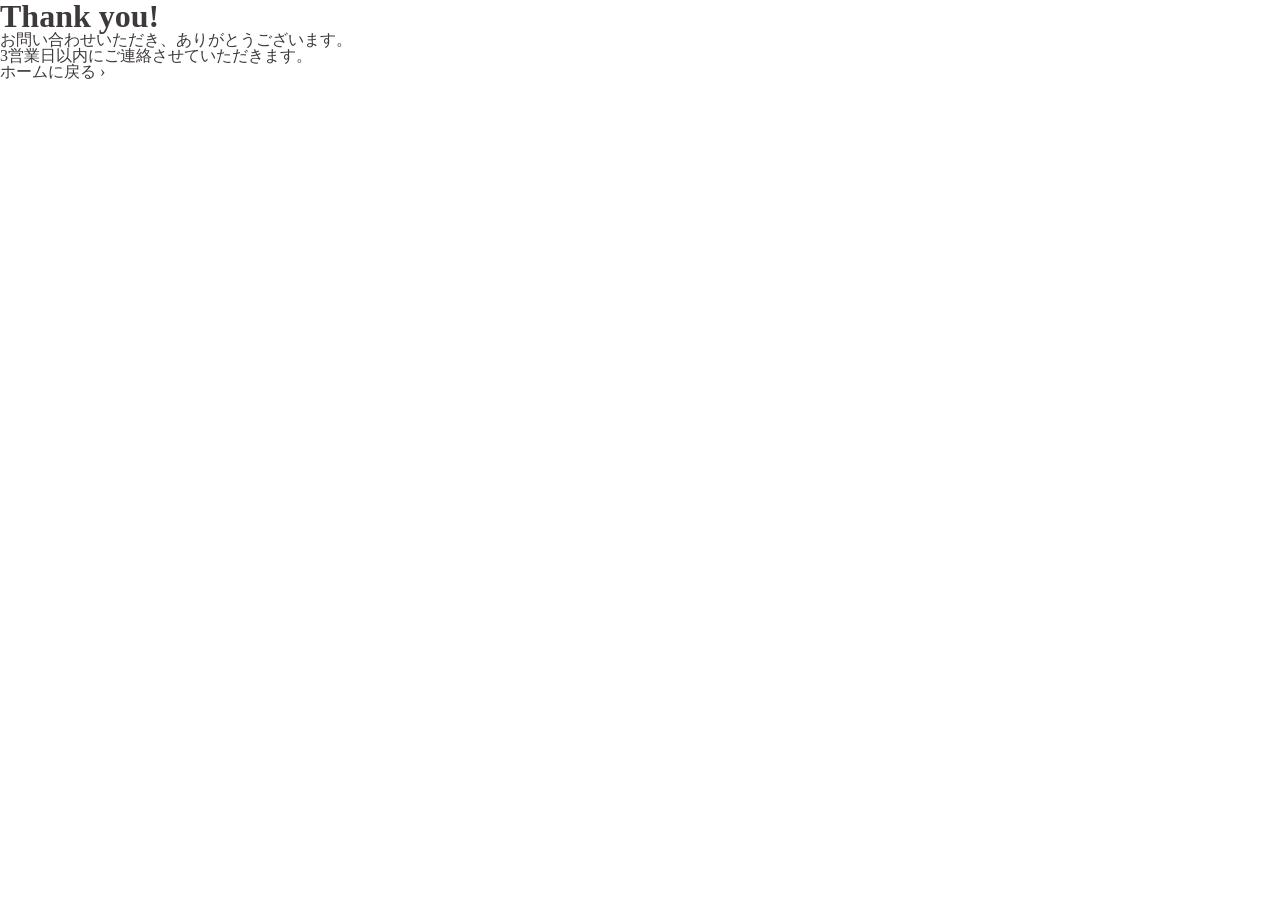
==== thanks.html @ 09160b3c "ポートフォリオ６？" ====
<!doctype html>
<html lang="ja">
  <head>
    <meta charset="UTF-8" />
    <title>Thank you!</title>
    <link rel="stylesheet" href="css/style.css" />
  </head>
  <body>
    <div class="thankyou">
      <h1>Thank you!</h1>
      <p>
        お問い合わせいただき、ありがとうございます。<br />
        3営業日以内にご連絡させていただきます。
      </p>
      <a href="index.html">ホームに戻る ›</a>
    </div>
  </body>
</html>
---- css/style.css ----
@charset "utf-8";

/* cssリセット */

/*利用するタグによってこちらの内容は増やす*/

html,
body,
h1,
h2,
h3,
p,
dl,
dt,
dd,
ul,
li {
  margin: 0;
  padding: 0;
  line-height: 1;
  /*デフォルトの文字色、font-familyを予め当てておく*/
  color: #3e3a39;
  font-family: "Didot", "游ゴシック体", serif;
  font-feature-settings: "palt";
}

a {
  /*下線を消す*/
  text-decoration: none;
  /*色を消す*/
  color: inherit;
}

body {
  color: #3e3a39;
  font-family: "Didot", "游ゴシック体", serif;
  font-feature-settings: "palt";
  background-color: #ffff;
}
html {
  scroll-behavior: smooth;
}
/* コンテンツ幅 */
.container {
  max-width: 1000px;
  margin: 0 auto;
}
header {
  padding: 20px 0;
}

.header-inner {
  display: flex;
  justify-content: space-between;
  align-items: center;
}
.logo img {
  height: 40px;
}
.pc_nav ul {
  display: flex;
  gap: 30px;
  list-style: none;
}

nav a {
  text-decoration: none;
  color: #3e3a39;
  font-family: "Didot", serif;
  font-size: 18px;
}
.Works {
  padding: 80px 0;
  text-align: center;
}

.section_title h2 {
  font-family: "Didot", serif;
  margin-bottom: 0px;
  font-size: 23px;
}
.filter {
  display: flex;
  font-size: 14px;
  gap: 10px;
  margin: 30px 0;
  justify-content: center;
}
.filter button {
  background: none;
  border: none;
  cursor: pointer;
  font-size: 14px;
  margin: 0 auto;
  padding: 10px 20px;
  margin: 0 20px;
}
.filter button:hover {
  border-bottom: 2px solid #1a98a4;
  padding-bottom: 2px;
}

/* 4列グリッド */
.works-list {
  display: grid;
  grid-template-columns: repeat(4, 1fr);
  gap: 20px;
}
.works-item {
  background-color: white;
  padding: 10px;
  box-shadow: 4px 4px 10px rgba(0, 0, 0, 0.15);
  aspect-ratio: 1 / 1;
  overflow: hidden;
}
.works-item img {
  width: 100%;
  height: 100%;
  display: block;
  object-fit: contain;
}
.works-item.inactive {
  opacity: 0.3; /* 薄くする */
}
/* aboutここから */
.about {
  background-color: #c9caca;
  padding: 100px 0;
}
.about_container {
  max-width: 1000px;
  margin: 0 auto;
}
.my_information {
  display: flex;
  align-items: center;
  gap: 80px;
  justify-content: center;
  margin-bottom: 80px;
}

.myface img {
  width: 200px;
}

.section_title {
  font-family: "Didot", serif;
  margin-bottom: 60px;
  text-align: center;
}
.about_text {
  max-width: 400px;
}
.name {
  font-size: 28px;
  margin-bottom: 10px;
}
.location {
  font-size: 20px;
  margin-bottom: 20px;
}
.introduce {
  font-size: 14px;
  line-height: 1.8;
}
.history_area {
  border-top: 1px solid #3e3a39;
  padding-top: 40px;
  display: flex;
  justify-content: center;
  align-items: flex-start;
  max-width: 800px;
  margin: 0 auto;
  gap: 80px;
}
.history_title {
  font-weight: normal;
  font-size: 20px;
  width: 200px;
  text-align: center;
}
.history {
  text-align: left;
  width: 400px;
}

.history p {
  margin-bottom: 10px;
}
/* aboutここまで */
/* ここからコンタクト */
.contact {
  padding: 80px 0;
  text-align: center;
}

.contact h2 {
  font-family: "Didot", serif;
  margin-bottom: 40px;
}

form {
  width: 400px;
  margin: 0 auto;
  text-align: left;
}

label {
  display: block;
  margin-top: 20px;
  font-size: 14px;
}

input,
textarea {
  width: 100%;
  padding: 10px;
  border: 1px solid #3e3a39;
  margin-top: 5px;
  background: transparent;
  box-sizing: border-box;
}

textarea {
  height: 150px;
  resize: none;
}

button {
  display: block;
  margin: 30px auto 0;
  padding: 10px 30px;
  border: 1px solid #3e3a39;
  background: transparent;
  cursor: pointer;
}

footer {
  display: flex;
  flex-direction: column;
  text-align: center;
  padding: 25px;
  gap: 20px;
  background-color: #c9caca;
}
.footer_logo img {
  width: 20%;
}
.sns_logo {
  gap: 15px;
  display: flex;
  justify-content: center;
}
.sns_logo img {
  width: 40px;
}
footer p {
  font-size: 20px;
}
.remodal img {
  width: 100%;
  max-width: 500px;
  height: auto;
}
.remodal-info {
  text-align: left;
  margin-top: 15px;
}

.remodal-info p {
  margin: 5px 0;
  font-size: 13px;
}

.remodal-info p span:first-child {
  font-weight: bold;
  margin-right: 10px;
  min-width: 80px;
  display: inline-block;
}
.remodal-info {
  text-align: left;
  margin-top: 15px;
  margin-left: auto;
  margin-right: auto;
  max-width: 500px;
}
.remodal-info p {
  display: flex;
  gap: 10px;
  margin: 5px 0;
  font-size: 13px;
  line-height: 1.8;
}

.remodal-info p span:first-child {
  min-width: 90px;
  font-weight: bold;
  flex-shrink: 0; /* ← ラベルが縮まないようにする */
}
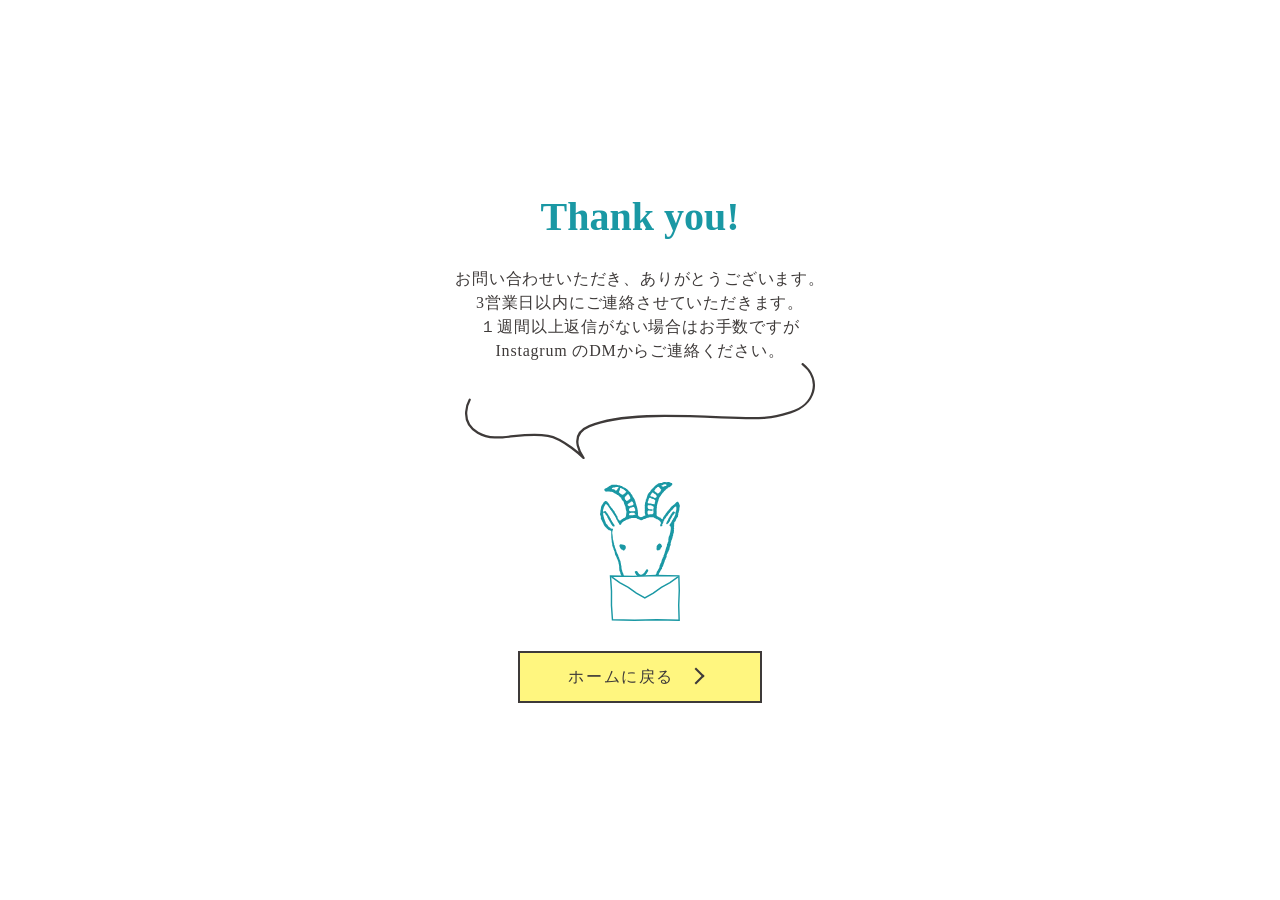
==== commit f94d33f2: "ポートフォリオ６？" ====
--- a/thanks.html
+++ b/thanks.html
@@ -6,13 +6,21 @@
     <link rel="stylesheet" href="css/style.css" />
   </head>
   <body>
-    <div class="thankyou">
-      <h1>Thank you!</h1>
-      <p>
-        お問い合わせいただき、ありがとうございます。<br />
-        3営業日以内にご連絡させていただきます。
-      </p>
-      <a href="index.html">ホームに戻る ›</a>
-    </div>
+    <main class="thanks-wrap">
+      <h1 class="thanks-title">Thank you!</h1>
+      <div class="thanks-ballon">
+        <p>
+          お問い合わせいただき、ありがとうございます。<br />
+          3営業日以内にご連絡させていただきます。<br />
+          １週間以上返信がない場合はお手数ですが<br />
+          Instagrum のDMからご連絡ください。
+        </p>
+      </div>
+      <img src="img/ballon.svg" alt="吹き出し" class="thanks-ballon-material" />
+      <img src="img/goat.svg" alt="やぎ" class="thanks-img" />
+      <div class="btn-box">
+      <a href="index.html" class="thanks-btn">ホームに戻る <div class="arrow-right"></div></a>
+      </div>
+    </main>
   </body>
 </html>
--- a/css/style.css
+++ b/css/style.css
@@ -296,5 +296,87 @@
 .remodal-info p span:first-child {
   min-width: 90px;
   font-weight: bold;
-  flex-shrink: 0; /* ← ラベルが縮まないようにする */
-}
+  flex-shrink: 0;
+}
+/* thanks.css */
+* {
+  margin: 0;
+  padding: 0;
+  box-sizing: border-box;
+}
+
+body {
+  background: #fff;
+  display: flex;
+  justify-content: center;
+  align-items: center;
+  min-height: 100vh;
+}
+
+.thanks-wrap {
+  text-align: center;
+  padding: 60px 20px;
+}
+
+.thanks-title {
+  font-size: 2.5rem;
+  color: #1a98a4;
+  font-family: Didot;
+  margin-bottom: 30px;
+}
+
+.thanks-balloon {
+  position: relative;
+  border: 1.5px solid #3e3a39;
+  border-radius: 20px;
+  padding: 36px 48px;
+  display: inline-block;
+  margin-bottom: 0;
+  font-size: 0.9rem;
+}
+.thanks-ballon p {
+  line-height: 1.5;
+  letter-spacing: 0.05em;
+}
+
+.thanks-img {
+  width: 80px;
+  margin: 20px auto 30px;
+  display: block;
+}
+
+.thanks-btn {
+  display: inline-block;
+  border: 2px solid #fff67f;
+  background: #fff67f;
+  padding: 12px 32px;
+  text-decoration: none;
+  color: #3e3a39;
+  font-size: 0.95rem;
+}
+
+.thanks-btn:hover {
+  opacity: 0.8;
+}
+.thanks-ballon-material {
+  width: 350px;
+}
+.thanks-btn {
+  display: inline-block;
+  border: 2px solid #3e3a39;
+  background: #fff67f;
+  padding: 16px 48px;
+  text-decoration: none;
+  color: #3e3a39;
+  font-size: 1rem;
+  letter-spacing: 0.1em;
+}
+.arrow-right {
+  display: inline-block;
+  width: 12px;
+  height: 12px;
+  margin: 0 10px;
+  border-top: 2px solid #3e3a39;
+  border-right: 2px solid #3e3a39;
+  transform: rotate(45deg);
+}
